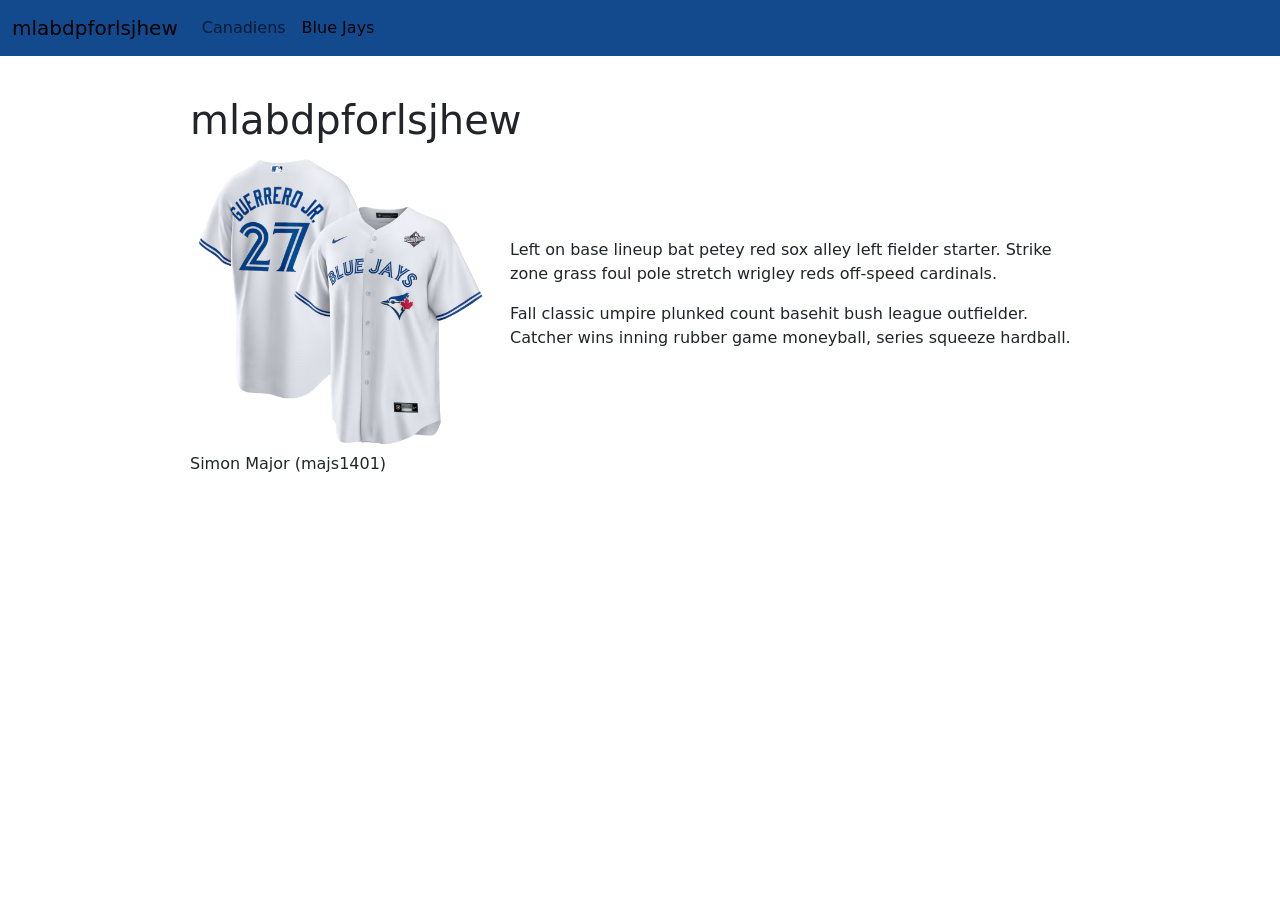
==== bluejays.html @ 583ef55e "changement index et ajout de pages" ====
<!DOCTYPE html>
<html lang="fr">
<head>
    <meta charset="UTF-8">
    <meta name="viewport" content="width=device-width, initial-scale=1.0">
   
    <link href="https://cdn.jsdelivr.net/npm/bootstrap@5.3.8/dist/css/bootstrap.min.css" rel="stylesheet" integrity="sha384-sRIl4kxILFvY47J16cr9ZwB07vP4J8+LH7qKQnuqkuIAvNWLzeN8tE5YBujZqJLB" crossorigin="anonymous">
    <link rel="stylesheet" href="styles.css">
    <link rel="stylesheet" href="styles_bj.css">
    <title>majs1401</title>
    
   
    
</head>


<body>
<header>
 <nav class="navbar navbar-expand-lg bg-primary">
  <div class="container-fluid">
    <a class="navbar-brand" aria-current="page" href="https://majs1401.major104.com/">mlabdpforlsjhew</a>
    <button class="navbar-toggler" type="button" data-bs-toggle="collapse" data-bs-target="#navbarNavAltMarkup" aria-controls="navbarNavAltMarkup" aria-expanded="false" aria-label="Toggle navigation">
      <span class="navbar-toggler-icon"></span>
    </button>
    <div class="collapse navbar-collapse" id="navbarNavAltMarkup">
      <div class="navbar-nav">
        <a class="nav-link"  href="canadiens.html">Canadiens</a>
        <a class="nav-link active" href="bluejays.html">Blue Jays</a>
      </div>
    </div>
  </div>
</nav>
</header>

<div class="content">
    <h1>mlabdpforlsjhew</h1>

    <div class="joueur">
    <img src="images/mens-nike-vladimir-guerrero-jr-white-toronto-blue-jays-2025-world-series-replica-jersey_ss5_p-203564190+pv-1+u-w7ecllaygx8rbf8ixnvy+v-gvq4av3yd9eichmejnzx.avif" alt="Vladimir Guerrero Jr. jersey" width="300">

    <div class="description">   
        <p>Left on base lineup bat petey red sox alley left fielder starter. Strike zone grass foul pole stretch wrigley reds off-speed cardinals.</p>
        <p>Fall classic umpire plunked count basehit bush league outfielder. Catcher wins inning rubber game moneyball, series squeeze hardball.</p>
    </div>
    </div>

    
    <footer>
        <p>Simon Major (majs1401)</p>
    </footer>
</div>


 <script src="https://cdn.jsdelivr.net/npm/bootstrap@5.3.8/dist/js/bootstrap.bundle.min.js" integrity="sha384-FKyoEForCGlyvwx9Hj09JcYn3nv7wiPVlz7YYwJrWVcXK/BmnVDxM+D2scQbITxI" crossorigin="anonymous"></script>
</body>

</html>
---- styles.css ----
:root {
  --bs-primary: #A6192E; 
  --bs-primary-rgb: 166, 25, 46;




}

.btn-primary {
  --bs-btn-bg: #A6192E; 
  --bs-btn-bg-rgb: 166, 25, 46;
  --bs-btn-border-color: #A6192E; 
  --bs-btn-border-color-rgb: 166, 25, 46;
  --bs-btn-hover-bg: #4b0b15; 
  --bs-btn-hover-bg-rgb: 75, 11, 21;
  --bs-btn-hover-border-color: #4b0b15; 
  --bs-btn-hover-border-color-rgb: 75, 11, 21;
}


body {
  
  margin: 0px;
  padding: 0px;
  width: 100%;
  border: 0px;
  display: flex;
  flex-direction: column;  
}

header {
  width: 100%;
}



.content {
    max-width: 900px;
    margin: 40px auto;
    
}


.joueur {
    display: flex;
    align-items: center; 
    gap: 20px;           
}
---- styles_bj.css ----
:root {
  --bs-primary: #134a8e; 
  --bs-primary-rgb: 19, 74, 142;




}

.btn-primary {
  --bs-btn-bg: #134a8e; 
  --bs-btn-bg-rgb: 19, 74, 142;
  --bs-btn-border-color: #134a8e; 
  --bs-btn-border-color-rgb: 19, 74, 142;
  --bs-btn-hover-bg: #0b2a4d; 
  --bs-btn-hover-bg-rgb: 11, 42, 77;
  --bs-btn-hover-border-color: #0b2a4d; 
  --bs-btn-hover-border-color-rgb: 11, 42, 77;
}
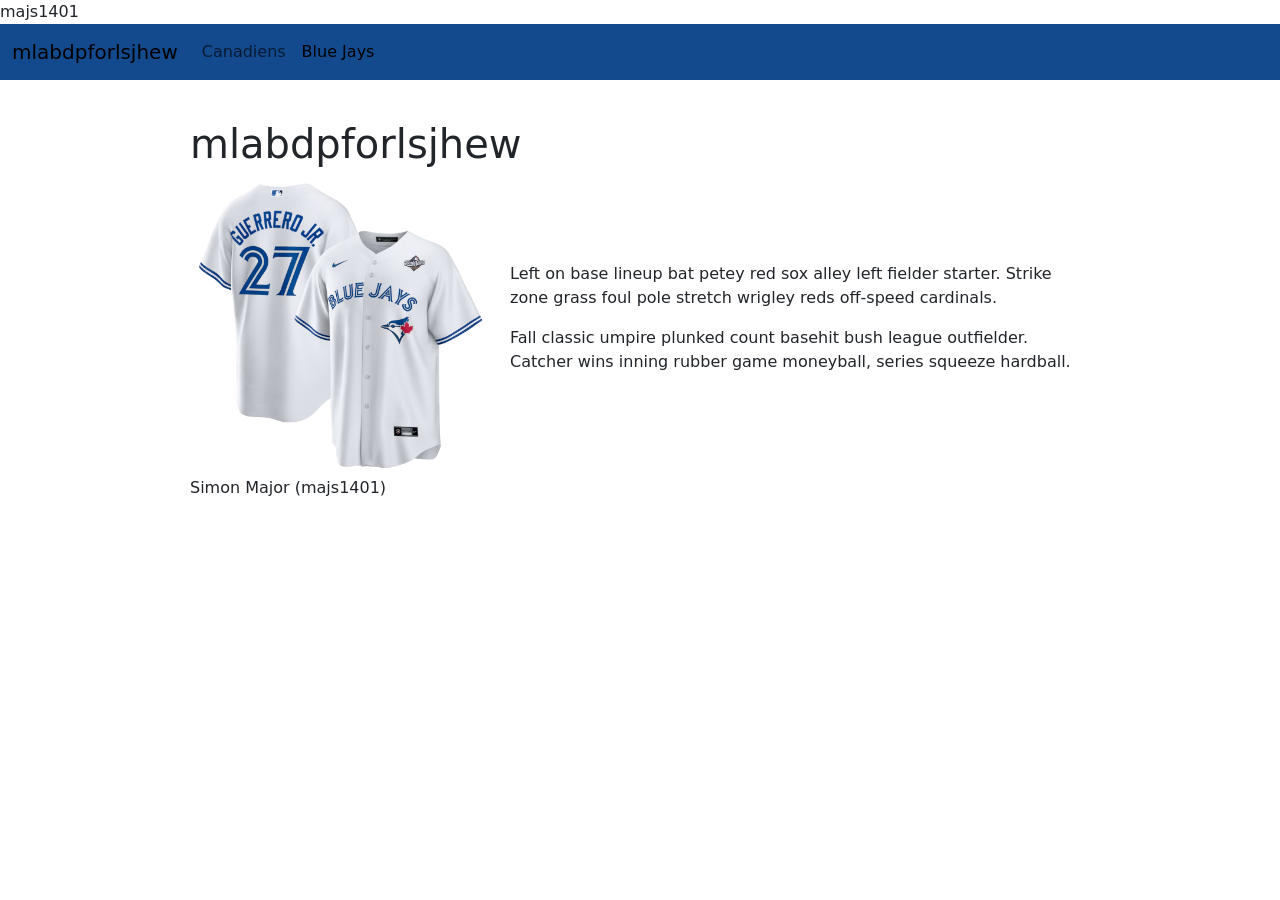
==== commit f11c5fa3: "modif du 13 mars" ====
--- a/bluejays.html
+++ b/bluejays.html
@@ -3,13 +3,18 @@
 <head>
     <meta charset="UTF-8">
     <meta name="viewport" content="width=device-width, initial-scale=1.0">
-   
-    <link href="https://cdn.jsdelivr.net/npm/bootstrap@5.3.8/dist/css/bootstrap.min.css" rel="stylesheet" integrity="sha384-sRIl4kxILFvY47J16cr9ZwB07vP4J8+LH7qKQnuqkuIAvNWLzeN8tE5YBujZqJLB" crossorigin="anonymous">
-    <link rel="stylesheet" href="styles.css">
-    <link rel="stylesheet" href="styles_bj.css">
+    <meta name="robots" content="index, follow">
+    <link rel="icon" type="image/png" href="/favicon-96x96.png" sizes="96x96" />
+    <link rel="icon" type="image/svg+xml" href="/favicon.svg" />
+    <link rel="shortcut icon" href="/favicon.ico" />
+    <link rel="apple-touch-icon" sizes="180x180" href="/apple-touch-icon.png" />
+    <link rel="manifest" href="/site.webmanifest" />
+    <meta name="description" content="page des blue jays pour la boutique mlabdpforlsjhew de sport"
     <title>majs1401</title>
     
-   
+    <link href="https://cdn.jsdelivr.net/npm/bootstrap@5.3.8/dist/css/bootstrap.min.css" rel="stylesheet" integrity="sha384-sRIl4kxILFvY47J16cr9ZwB07vP4J8+LH7qKQnuqkuIAvNWLzeN8tE5YBujZqJLB" crossorigin="anonymous">
+    <link rel="stylesheet" type="text/css" href="styles/styles.css">
+    <link rel="stylesheet" type="text/css" href="styles/styles_bj.css">
     
 </head>
 
--- a/styles/styles.css
+++ b/styles/styles.css
@@ -0,0 +1,52 @@
+
+
+
+:root {
+  --bs-primary: #A6192E; 
+  --bs-primary-rgb: 166, 25, 46;
+
+
+
+
+}
+
+.btn-primary {
+  --bs-btn-bg: #A6192E; 
+  --bs-btn-bg-rgb: 166, 25, 46;
+  --bs-btn-border-color: #A6192E; 
+  --bs-btn-border-color-rgb: 166, 25, 46;
+  --bs-btn-hover-bg: #4b0b15; 
+  --bs-btn-hover-bg-rgb: 75, 11, 21;
+  --bs-btn-hover-border-color: #4b0b15; 
+  --bs-btn-hover-border-color-rgb: 75, 11, 21;
+}
+
+
+body {
+  
+  margin: 0px;
+  padding: 0px;
+  width: 100%;
+  border: 0px;
+  display: flex;
+  flex-direction: column;  
+}
+
+header {
+  width: 100%;
+}
+
+
+
+.content {
+    max-width: 900px;
+    margin: 40px auto;
+    
+}
+
+
+.joueur {
+    display: flex;
+    align-items: center; 
+    gap: 20px;           
+}
--- a/styles/styles_bj.css
+++ b/styles/styles_bj.css
@@ -0,0 +1,19 @@
+:root {
+  --bs-primary: #134a8e; 
+  --bs-primary-rgb: 19, 74, 142;
+
+
+
+
+}
+
+.btn-primary {
+  --bs-btn-bg: #134a8e; 
+  --bs-btn-bg-rgb: 19, 74, 142;
+  --bs-btn-border-color: #134a8e; 
+  --bs-btn-border-color-rgb: 19, 74, 142;
+  --bs-btn-hover-bg: #0b2a4d; 
+  --bs-btn-hover-bg-rgb: 11, 42, 77;
+  --bs-btn-hover-border-color: #0b2a4d; 
+  --bs-btn-hover-border-color-rgb: 11, 42, 77;
+}
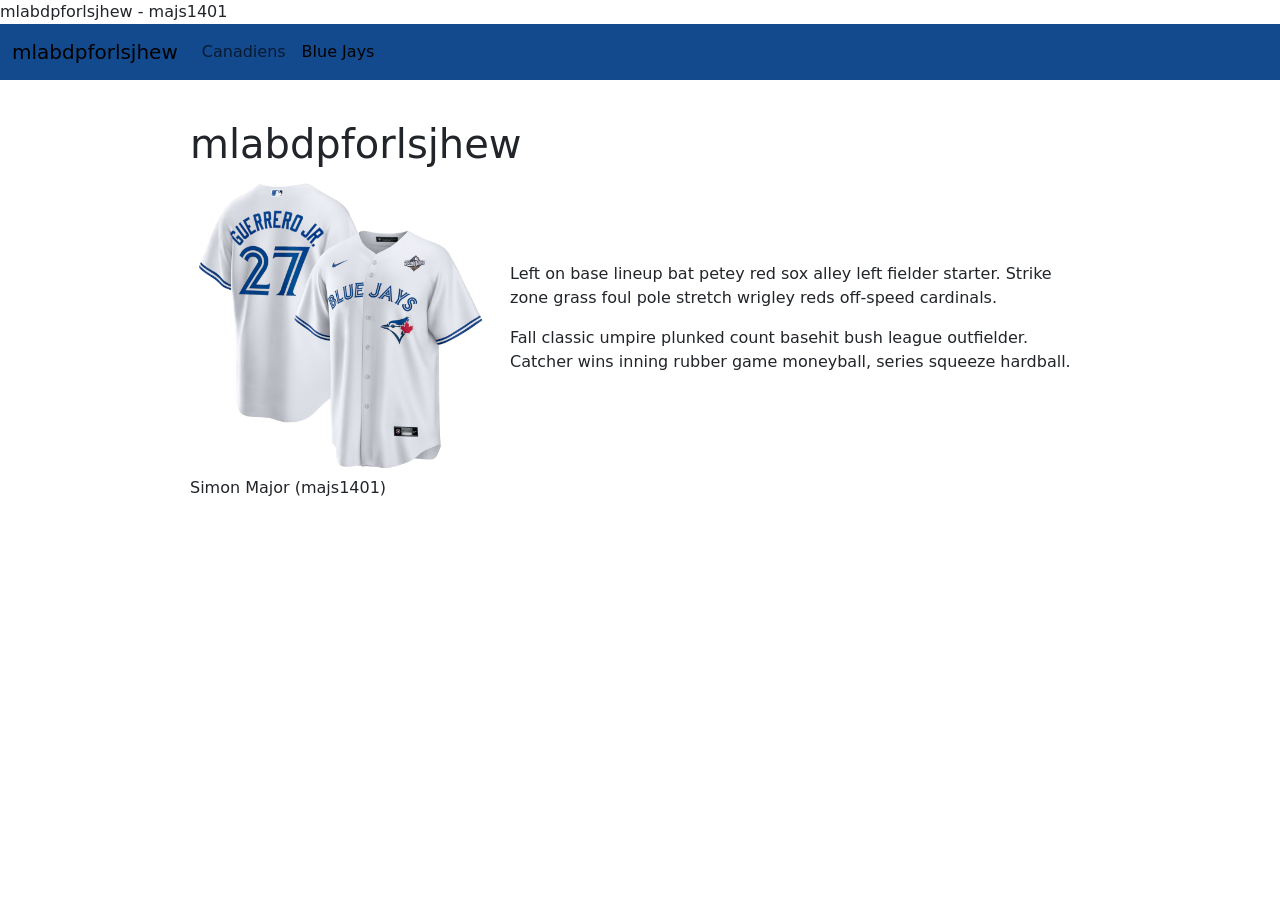
==== commit 388ed274: "modif" ====
--- a/bluejays.html
+++ b/bluejays.html
@@ -10,7 +10,7 @@
     <link rel="apple-touch-icon" sizes="180x180" href="/apple-touch-icon.png" />
     <link rel="manifest" href="/site.webmanifest" />
     <meta name="description" content="page des blue jays pour la boutique mlabdpforlsjhew de sport"
-    <title>majs1401</title>
+    <title>mlabdpforlsjhew - majs1401</title>
     
     <link href="https://cdn.jsdelivr.net/npm/bootstrap@5.3.8/dist/css/bootstrap.min.css" rel="stylesheet" integrity="sha384-sRIl4kxILFvY47J16cr9ZwB07vP4J8+LH7qKQnuqkuIAvNWLzeN8tE5YBujZqJLB" crossorigin="anonymous">
     <link rel="stylesheet" type="text/css" href="styles/styles.css">
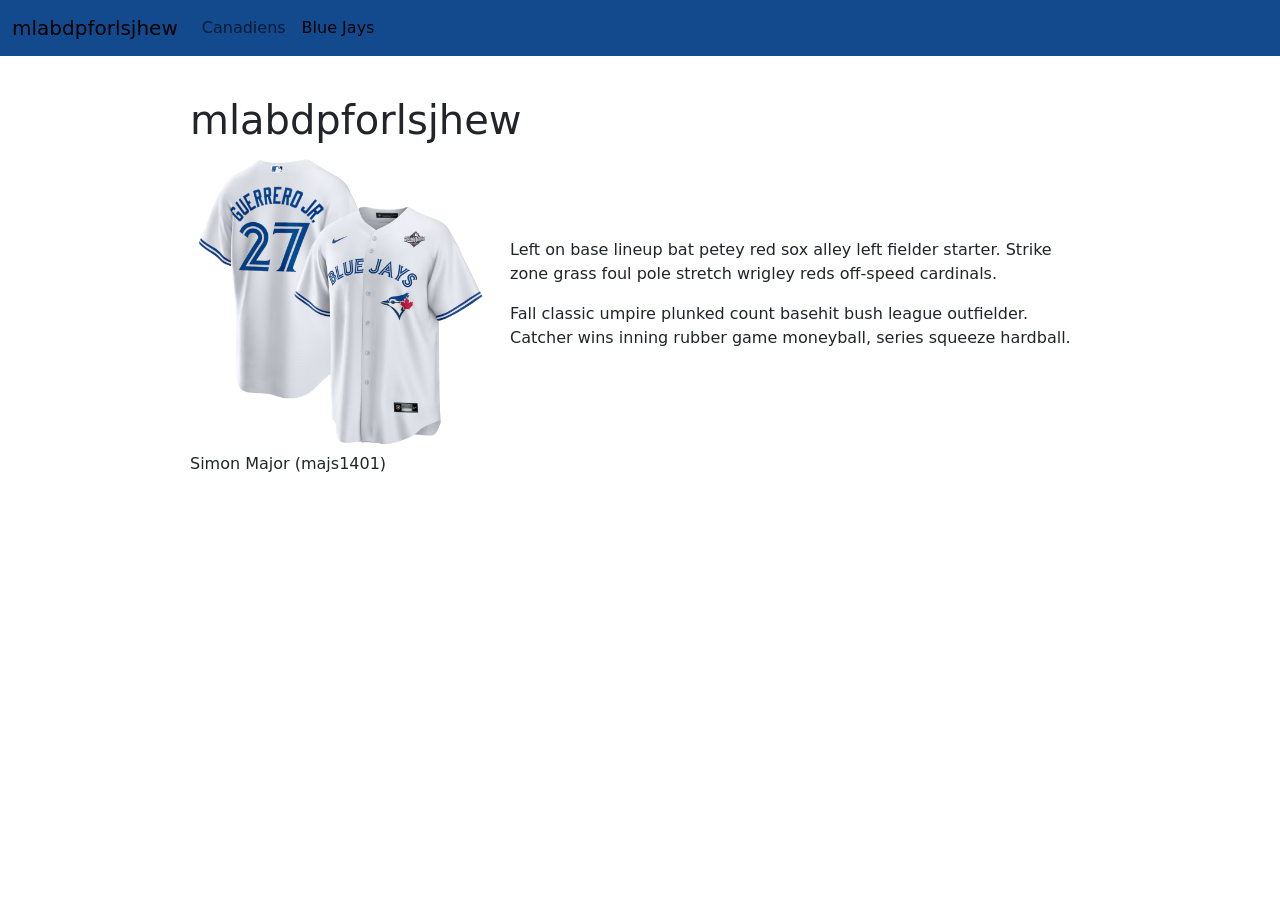
==== commit 23f79324: "bugfix" ====
--- a/bluejays.html
+++ b/bluejays.html
@@ -1,6 +1,7 @@
 <!DOCTYPE html>
 <html lang="fr">
 <head>
+    <title>mlabdpforlsjhew - majs1401</title>
     <meta charset="UTF-8">
     <meta name="viewport" content="width=device-width, initial-scale=1.0">
     <meta name="robots" content="index, follow">
@@ -9,8 +10,8 @@
     <link rel="shortcut icon" href="/favicon.ico" />
     <link rel="apple-touch-icon" sizes="180x180" href="/apple-touch-icon.png" />
     <link rel="manifest" href="/site.webmanifest" />
-    <meta name="description" content="page des blue jays pour la boutique mlabdpforlsjhew de sport"
-    <title>mlabdpforlsjhew - majs1401</title>
+    <meta name="description" content="page des blue jays pour la boutique mlabdpforlsjhew de sport"/>
+   
     
     <link href="https://cdn.jsdelivr.net/npm/bootstrap@5.3.8/dist/css/bootstrap.min.css" rel="stylesheet" integrity="sha384-sRIl4kxILFvY47J16cr9ZwB07vP4J8+LH7qKQnuqkuIAvNWLzeN8tE5YBujZqJLB" crossorigin="anonymous">
     <link rel="stylesheet" type="text/css" href="styles/styles.css">
